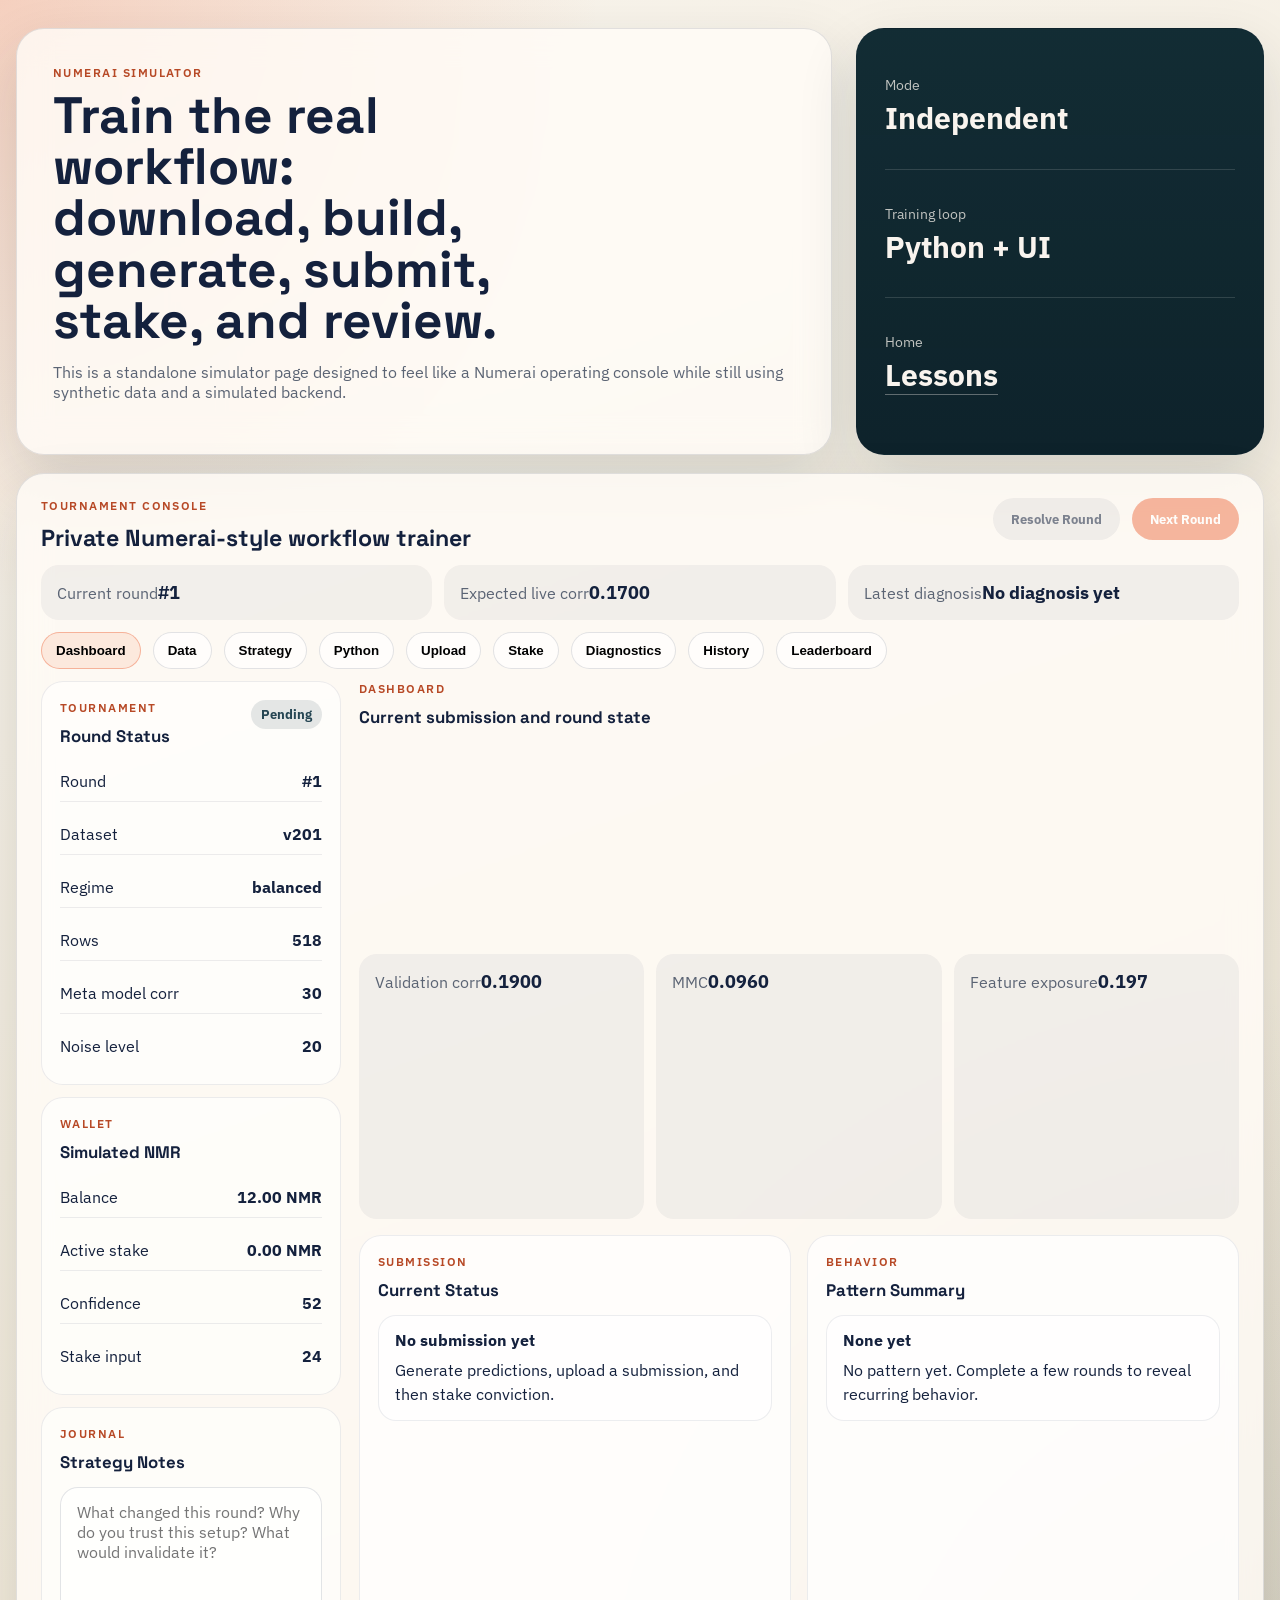
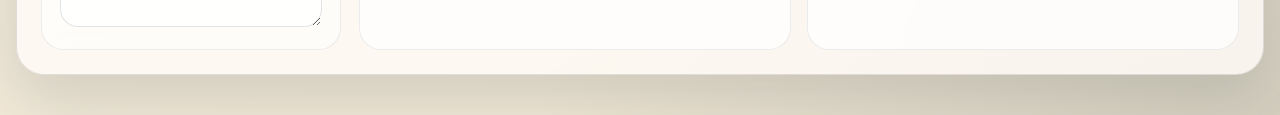
==== numerai.html @ a3ef19ed "feat: numerai stimulator v2" ====
<!DOCTYPE html>
<html lang="en">
<head>
  <meta charset="UTF-8">
  <meta name="viewport" content="width=device-width, initial-scale=1.0">
  <title>ml-academy: Numerai Simulator</title>
  <link rel="preconnect" href="https://fonts.googleapis.com">
  <link rel="preconnect" href="https://fonts.gstatic.com" crossorigin>
  <link href="https://fonts.googleapis.com/css2?family=Space+Grotesk:wght@400;500;700&family=IBM+Plex+Sans:wght@400;500;600&display=swap" rel="stylesheet">
  <link rel="stylesheet" href="styles.css">
</head>
<body>
  <div class="page-shell numerai-page-shell">
    <header class="hero numerai-hero">
      <div class="hero-copy">
        <p class="eyebrow">Numerai Simulator</p>
        <h1>Train the real workflow: download, build, generate, submit, stake, and review.</h1>
        <p class="hero-text">
          This is a standalone simulator page designed to feel like a Numerai operating console while still using synthetic data and a simulated backend.
        </p>
      </div>
      <div class="hero-card">
        <div class="hero-stat"><span class="stat-label">Mode</span><strong>Independent</strong></div>
        <div class="hero-stat"><span class="stat-label">Training loop</span><strong>Python + UI</strong></div>
        <div class="hero-stat"><span class="stat-label">Home</span><strong><a class="hero-link" href="index.html">Lessons</a></strong></div>
      </div>
    </header>

    <section class="panel simulator-panel standalone-simulator-panel">
      <div class="platform-shell">
        <div class="platform-header">
          <div>
            <p class="eyebrow">Tournament Console</p>
            <h2>Private Numerai-style workflow trainer</h2>
          </div>
          <div class="platform-actions">
            <button id="resolveRoundButton" class="button secondary" type="button">Resolve Round</button>
            <button id="nextRoundButton" class="button" type="button">Next Round</button>
          </div>
        </div>

        <div id="platformSummary" class="metrics-grid"></div>
        <nav id="simNav" class="sim-nav" aria-label="Simulator Sections"></nav>

        <div class="platform-body wider-platform-body">
          <aside class="platform-sidebar">
            <section class="subpanel">
              <div class="subpanel-heading"><div><p class="eyebrow">Tournament</p><h3>Round Status</h3></div><span id="roundStatusBadge" class="badge">Pending</span></div>
              <div id="roundMeta" class="meta-grid stacked"></div>
            </section>
            <section class="subpanel">
              <div class="subpanel-heading"><div><p class="eyebrow">Wallet</p><h3>Simulated NMR</h3></div></div>
              <div id="walletSummary" class="meta-grid stacked"></div>
            </section>
            <section class="subpanel">
              <div class="subpanel-heading"><div><p class="eyebrow">Journal</p><h3>Strategy Notes</h3></div></div>
              <textarea id="strategyNotes" class="notes-input" placeholder="What changed this round? Why do you trust this setup? What would invalidate it?"></textarea>
            </section>
          </aside>

          <section class="platform-main">
            <section id="screen-dashboard" class="screen-panel active">
              <div class="screen-header"><div><p class="eyebrow">Dashboard</p><h3>Current submission and round state</h3></div></div>
              <div id="dashboardCards" class="metrics-grid"></div>
              <div class="double-grid">
                <section class="subpanel inset"><div class="subpanel-heading"><div><p class="eyebrow">Submission</p><h3>Current Status</h3></div></div><div id="submissionStatusCard"></div></section>
                <section class="subpanel inset"><div class="subpanel-heading"><div><p class="eyebrow">Behavior</p><h3>Pattern Summary</h3></div></div><div id="dashboardPatternCard"></div></section>
              </div>
            </section>

            <section id="screen-data" class="screen-panel">
              <div class="screen-header"><div><p class="eyebrow">Data Download</p><h3>Dataset Package</h3></div><button id="downloadDatasetButton" class="button secondary" type="button">Download Package</button></div>
              <div id="downloadCards" class="metrics-grid compact"></div>
              <div class="double-grid">
                <section class="subpanel inset"><div class="subpanel-heading"><div><p class="eyebrow">Files</p><h3>Available Artifacts</h3></div></div><div id="downloadTable" class="simulation-table"></div></section>
                <section class="subpanel inset"><div class="subpanel-heading"><div><p class="eyebrow">Features</p><h3>Universe</h3></div></div><div id="featureGroups" class="feature-grid"></div></section>
              </div>
            </section>

            <section id="screen-strategy" class="screen-panel">
              <div class="screen-header"><div><p class="eyebrow">Strategy</p><h3>Model Workspace</h3></div><button id="generatePredictionsButton" class="button" type="button">Generate Predictions</button></div>
              <div id="modelOptions" class="model-grid"></div>
              <div class="sim-controls">
                <label>Complexity<input id="complexity" type="range" min="10" max="100" value="48"><span id="complexityValue">48</span></label>
                <label>Regularization<input id="regularization" type="range" min="0" max="100" value="56"><span id="regularizationValue">56</span></label>
                <label>Diversity Bias<input id="diversityBias" type="range" min="0" max="100" value="42"><span id="diversityBiasValue">42</span></label>
              </div>
              <div id="strategyWarnings" class="alert-stack"></div>
              <div class="double-grid">
                <section class="subpanel inset"><div class="subpanel-heading"><div><p class="eyebrow">Preview</p><h3>Validation Metrics</h3></div></div><div id="previewMetrics" class="metrics-grid compact"></div></section>
                <section class="subpanel inset"><div class="subpanel-heading"><div><p class="eyebrow">Eras</p><h3>Expected Behavior</h3></div></div><div id="previewTable" class="simulation-table"></div></section>
              </div>
            </section>

            <section id="screen-python" class="screen-panel">
              <div class="screen-header"><div><p class="eyebrow">Python Interface</p><h3>Sample training code and command</h3></div></div>
              <div class="double-grid python-grid">
                <section class="subpanel inset">
                  <div class="subpanel-heading"><div><p class="eyebrow">Command</p><h3>Training entrypoint</h3></div></div>
                  <div id="pythonCommandCard" class="artifact-card"></div>
                </section>
                <section class="subpanel inset">
                  <div class="subpanel-heading"><div><p class="eyebrow">Workflow</p><h3>What the script mimics</h3></div></div>
                  <div id="pythonWorkflowCard" class="status-card"></div>
                </section>
              </div>
              <section class="subpanel inset code-panel">
                <div class="subpanel-heading"><div><p class="eyebrow">Sample Code</p><h3>Python training example</h3></div></div>
                <pre id="pythonCodeBlock" class="code-block"></pre>
              </section>
            </section>

            <section id="screen-upload" class="screen-panel">
              <div class="screen-header"><div><p class="eyebrow">Upload Predictions</p><h3>Submission Artifact</h3></div><button id="uploadSubmissionButton" class="button" type="button">Upload Submission</button></div>
              <div class="double-grid">
                <section class="subpanel inset"><div class="subpanel-heading"><div><p class="eyebrow">Artifact</p><h3>Generated File</h3></div></div><div id="artifactCard"></div></section>
                <section class="subpanel inset"><div class="subpanel-heading"><div><p class="eyebrow">Validation</p><h3>Schema Checks</h3></div></div><div id="uploadValidation"></div></section>
              </div>
            </section>

            <section id="screen-stake" class="screen-panel">
              <div class="screen-header"><div><p class="eyebrow">Staking</p><h3>Conviction Sizing</h3></div><button id="confirmStakeButton" class="button" type="button">Confirm Stake</button></div>
              <div class="sim-controls two-up">
                <label>Stake (Sim NMR)<input id="stakeAmount" type="range" min="0" max="100" value="24"><span id="stakeAmountValue">24</span></label>
                <label>Confidence<input id="confidenceLevel" type="range" min="0" max="100" value="52"><span id="confidenceLevelValue">52</span></label>
              </div>
              <div id="stakingCards" class="metrics-grid compact"></div>
              <div id="stakingWarnings" class="alert-stack"></div>
            </section>

            <section id="screen-diagnostics" class="screen-panel">
              <div class="screen-header"><div><p class="eyebrow">Diagnostics</p><h3>Corr, MMC, Sharpe, Drawdown, Exposure</h3></div></div>
              <div id="diagnosticCards" class="metrics-grid"></div>
              <div class="double-grid">
                <section class="subpanel inset"><div class="subpanel-heading"><div><p class="eyebrow">Era History</p><h3>Resolved Round</h3></div></div><div id="resultTable" class="simulation-table"></div></section>
                <section class="subpanel inset"><div class="subpanel-heading"><div><p class="eyebrow">Interpretation</p><h3>Diagnosis</h3></div></div><div id="diagnosisCard" class="diagnosis-card"></div></section>
              </div>
            </section>

            <section id="screen-history" class="screen-panel">
              <div class="screen-header"><div><p class="eyebrow">Era History</p><h3>Archive and Review</h3></div></div>
              <div id="historySummary" class="metrics-grid compact"></div>
              <div id="historyList" class="history-list"></div>
            </section>

            <section id="screen-leaderboard" class="screen-panel">
              <div class="screen-header"><div><p class="eyebrow">Leaderboard</p><h3>Simulated Tournament Field</h3></div></div>
              <div id="leaderboardCards" class="metrics-grid compact"></div>
              <div id="leaderboardTable" class="simulation-table"></div>
            </section>
          </section>
        </div>
      </div>
    </section>
  </div>
  <script src="numerai.js"></script>
</body>
</html>
---- styles.css ----
:root {
  --bg: #f5efe4;
  --bg-panel: rgba(255, 252, 247, 0.82);
  --bg-strong: #122c34;
  --text: #14213d;
  --muted: #5b6474;
  --line: rgba(20, 33, 61, 0.12);
  --accent: #ef7d57;
  --accent-deep: #b74926;
  --accent-soft: rgba(239, 125, 87, 0.14);
  --success: #1d6f42;
  --warn: #8d5b16;
  --danger: #8f2d2d;
  --info: #264653;
  --shadow: 0 24px 60px rgba(18, 44, 52, 0.14);
}
* { box-sizing: border-box; }
body { margin: 0; min-height: 100vh; font-family: "IBM Plex Sans", sans-serif; color: var(--text); background: radial-gradient(circle at top left, rgba(239, 125, 87, 0.3), transparent 28%), radial-gradient(circle at bottom right, rgba(18, 44, 52, 0.12), transparent 35%), linear-gradient(160deg, #f8f4ec 0%, #efe5d2 100%); }
.page-shell { width: min(1320px, calc(100% - 32px)); margin: 0 auto; padding: 28px 0 40px; }
.hero { display: grid; grid-template-columns: 2fr 1fr; gap: 24px; align-items: stretch; margin-bottom: 24px; }
.hero-copy, .hero-card, .panel { border: 1px solid var(--line); background: var(--bg-panel); backdrop-filter: blur(16px); box-shadow: var(--shadow); border-radius: 28px; }
.hero-copy { padding: 36px; }
.hero-card { display: grid; gap: 16px; padding: 28px; background: linear-gradient(180deg, rgba(18, 44, 52, 0.96), rgba(14, 34, 42, 0.92)), var(--bg-strong); color: #f9f4ee; }
.hero h1, .panel h2, .module-button strong, .subpanel-heading h3, .screen-header h3 { font-family: "Space Grotesk", sans-serif; }
.hero h1 { font-size: clamp(2rem, 4vw, 3.7rem); line-height: 1; margin: 0 0 14px; max-width: 14ch; }
.hero-text, .lesson-summary, .lesson-content p, .quiz-feedback, .muted, .feature-type, .meta-card span, .metric-card span, .history-item p, .diagnosis-card p, .notes-input { color: var(--muted); }
.eyebrow { margin: 0 0 10px; text-transform: uppercase; letter-spacing: 0.12em; font-size: 0.76rem; font-weight: 600; color: var(--accent-deep); }
.hero-stat { padding: 18px 0; border-bottom: 1px solid rgba(249, 244, 238, 0.14); }
.hero-stat:last-child { border-bottom: 0; }
.stat-label { display: block; font-size: 0.9rem; color: rgba(249, 244, 238, 0.76); margin-bottom: 4px; }
.hero-stat strong { font-size: 1.9rem; }
.content-grid { display: grid; grid-template-columns: 320px 1fr; gap: 24px; }
.sidebar, .main-column { display: grid; gap: 24px; align-content: start; }
.panel { padding: 24px; }
.panel-heading, .subpanel-heading, .screen-header, .platform-header { display: flex; justify-content: space-between; align-items: start; gap: 16px; }
.panel-heading { margin-bottom: 16px; }
.panel-heading h2, .platform-header h2 { margin: 0; font-size: 1.45rem; }
.progress-bar { height: 12px; border-radius: 999px; background: rgba(20, 33, 61, 0.08); overflow: hidden; margin-bottom: 12px; }
.progress-fill { height: 100%; width: 0; background: linear-gradient(90deg, var(--accent) 0%, #f4b860 100%); transition: width 220ms ease; }
.module-nav { display: grid; gap: 12px; }
.module-button { width: 100%; text-align: left; border: 1px solid transparent; background: rgba(255, 255, 255, 0.62); border-radius: 18px; padding: 16px; cursor: pointer; transition: transform 180ms ease, border-color 180ms ease, background 180ms ease; }
.module-button:hover, .module-button:focus-visible, .feature-card:hover, .feature-card:focus-visible, .model-card:hover, .model-card:focus-visible, .sim-nav-button:hover, .sim-nav-button:focus-visible { transform: translateY(-2px); border-color: rgba(239, 125, 87, 0.4); outline: none; }
.module-button.active, .feature-card.selected, .model-card.selected, .sim-nav-button.active { background: var(--accent-soft); border-color: rgba(239, 125, 87, 0.5); }
.module-button.complete .module-index { background: var(--success); color: #fff; }
.module-header { display: flex; align-items: center; gap: 12px; margin-bottom: 6px; }
.module-index { width: 32px; height: 32px; border-radius: 50%; display: inline-flex; align-items: center; justify-content: center; background: rgba(20, 33, 61, 0.1); font-weight: 700; }
.module-track, .module-description { display: block; color: var(--muted); font-size: 0.92rem; }
.lesson-panel h2 { margin-bottom: 6px; }
.lesson-content { display: grid; gap: 14px; margin-bottom: 20px; }
.lesson-content p { margin: 0; line-height: 1.6; }
.key-points { display: grid; grid-template-columns: repeat(auto-fit, minmax(190px, 1fr)); gap: 12px; }
.key-point { padding: 16px; border-radius: 18px; background: rgba(20, 33, 61, 0.05); border: 1px solid rgba(20, 33, 61, 0.06); }
.key-point strong { display: block; margin-bottom: 8px; }
.quiz-question { font-weight: 600; margin-bottom: 16px; }
.quiz-options { display: grid; gap: 10px; }
.quiz-option { border: 1px solid rgba(20, 33, 61, 0.1); background: #fff; border-radius: 16px; padding: 14px 16px; text-align: left; cursor: pointer; transition: border-color 180ms ease, transform 180ms ease, background 180ms ease; }
.quiz-option.correct { border-color: rgba(29, 111, 66, 0.4); background: rgba(29, 111, 66, 0.1); }
.quiz-option.incorrect { border-color: rgba(183, 73, 38, 0.38); background: rgba(183, 73, 38, 0.1); }
.quiz-feedback { min-height: 24px; margin-top: 14px; }
.quiz-feedback.correct { color: var(--success); }
.quiz-feedback.incorrect { color: var(--accent-deep); }
.quiz-feedback.neutral { color: var(--muted); }
.button { border: 0; border-radius: 999px; padding: 12px 18px; background: var(--accent); color: #fff; font-weight: 700; font-family: "IBM Plex Sans", sans-serif; cursor: pointer; }
.button.secondary { background: rgba(20, 33, 61, 0.1); color: var(--text); }
.button:hover, .button:focus-visible { filter: brightness(0.98); outline: none; }
.button:disabled { opacity: 0.55; cursor: not-allowed; }
.platform-shell, .platform-sidebar, .platform-main, .meta-grid, .feature-grid, .model-grid, .history-list, .alert-stack { display: grid; gap: 12px; }
.platform-actions, .sim-nav { display: flex; flex-wrap: wrap; gap: 12px; }
.platform-body { display: grid; grid-template-columns: 280px 1fr; gap: 18px; }
.sim-nav-button { border: 1px solid rgba(20, 33, 61, 0.12); background: rgba(255, 255, 255, 0.64); border-radius: 999px; padding: 10px 14px; font-weight: 600; cursor: pointer; transition: transform 180ms ease, border-color 180ms ease, background 180ms ease; }
.screen-panel { display: none; gap: 16px; }
.screen-panel.active { display: grid; }
.subpanel { padding: 18px; border-radius: 22px; background: rgba(255, 255, 255, 0.55); border: 1px solid rgba(20, 33, 61, 0.08); }
.subpanel.inset { background: rgba(255, 255, 255, 0.72); }
.subpanel-heading { margin-bottom: 14px; }
.subpanel-heading h3, .screen-header h3 { margin: 0; font-size: 1.05rem; }
.badge { align-self: start; display: inline-flex; align-items: center; padding: 6px 10px; border-radius: 999px; background: rgba(239, 125, 87, 0.16); color: var(--accent-deep); font-size: 0.82rem; font-weight: 700; text-transform: capitalize; }
.badge.resolved { background: rgba(29, 111, 66, 0.14); color: var(--success); }
.badge.pending, .badge.submitted { background: rgba(38, 70, 83, 0.12); color: var(--info); }
.meta-grid { grid-template-columns: repeat(3, 1fr); }
.meta-grid.stacked { grid-template-columns: 1fr; }
.meta-card, .feature-card, .model-card, .artifact-card, .status-card, .history-item { border: 1px solid rgba(20, 33, 61, 0.08); border-radius: 18px; background: rgba(255, 255, 255, 0.72); }
.meta-card, .artifact-card, .status-card, .history-item { padding: 14px 16px; }
.meta-card strong, .metric-card strong { font-size: 1.1rem; }
.feature-grid { grid-template-columns: repeat(auto-fit, minmax(180px, 1fr)); }
.feature-card, .model-card { padding: 16px; text-align: left; cursor: pointer; transition: transform 180ms ease, border-color 180ms ease, background 180ms ease; }
.feature-card p, .model-card p, .history-item p, .diagnosis-card p, .artifact-card p, .status-card p { margin: 8px 0 0; line-height: 1.5; }
.feature-type { display: block; margin-top: 6px; text-transform: uppercase; letter-spacing: 0.08em; font-size: 0.82rem; }
.feature-strength { display: block; margin-top: 10px; font-size: 0.84rem; color: var(--muted); }
.model-grid { grid-template-columns: repeat(3, 1fr); }
.sim-controls { display: grid; grid-template-columns: repeat(3, 1fr); gap: 16px; margin: 10px 0 18px; }
.sim-controls.two-up { grid-template-columns: repeat(2, 1fr); }
.sim-controls label { display: grid; gap: 8px; font-weight: 600; }
.sim-controls input[type="range"] { width: 100%; }
.metrics-grid { display: grid; grid-template-columns: repeat(3, 1fr); gap: 12px; }
.metrics-grid.compact { grid-template-columns: repeat(4, 1fr); }
.metric-card { padding: 16px; border-radius: 18px; background: rgba(20, 33, 61, 0.05); }
.double-grid { display: grid; grid-template-columns: 1fr 1fr; gap: 16px; }
.simulation-table { overflow-x: auto; }
table { width: 100%; border-collapse: collapse; }
th, td { padding: 12px 8px; border-bottom: 1px solid rgba(20, 33, 61, 0.08); text-align: left; vertical-align: top; }
th { color: var(--muted); font-size: 0.88rem; font-weight: 600; }
.alert { border-radius: 16px; padding: 12px 14px; font-size: 0.94rem; }
.alert.good { background: rgba(29, 111, 66, 0.1); color: var(--success); }
.alert.warn { background: rgba(141, 91, 22, 0.12); color: var(--warn); }
.alert.bad { background: rgba(183, 73, 38, 0.1); color: var(--accent-deep); }
.alert.info { background: rgba(38, 70, 83, 0.1); color: var(--info); }
.diagnosis-card { min-height: 180px; padding: 18px; border-radius: 18px; background: rgba(20, 33, 61, 0.05); }
.diagnosis-tag { display: inline-block; margin-bottom: 10px; padding: 6px 10px; border-radius: 999px; background: rgba(38, 70, 83, 0.12); color: #264653; font-size: 0.82rem; font-weight: 700; }
.diagnosis-evidence { margin: 12px 0; padding-left: 18px; }
.history-header { display: flex; justify-content: space-between; gap: 12px; }
.notes-input { width: 100%; min-height: 140px; border: 1px solid rgba(20, 33, 61, 0.12); border-radius: 18px; background: rgba(255, 255, 255, 0.72); padding: 14px 16px; font: inherit; resize: vertical; }
.notes-input:focus { outline: 2px solid rgba(239, 125, 87, 0.25); border-color: rgba(239, 125, 87, 0.45); }
.status-line { display: flex; justify-content: space-between; gap: 12px; padding: 10px 0; border-bottom: 1px solid rgba(20, 33, 61, 0.08); }
.status-line:last-child { border-bottom: 0; }
@media (max-width: 1120px) { .content-grid, .hero, .platform-body, .double-grid { grid-template-columns: 1fr; } .metrics-grid.compact, .metrics-grid, .model-grid, .sim-controls, .sim-controls.two-up, .feature-grid { grid-template-columns: 1fr; } }
@media (max-width: 720px) { .page-shell { width: min(100%, calc(100% - 20px)); } .panel, .hero-copy, .hero-card { padding: 18px; } }


.hero-link { color: inherit; text-decoration: none; border-bottom: 1px solid rgba(249, 244, 238, 0.35); }
.hero-link:hover { border-bottom-color: rgba(249, 244, 238, 0.8); }
.single-main { grid-template-columns: 320px 1fr; }
.launch-panel { display: grid; gap: 16px; }
.numerai-page-shell { width: min(1440px, calc(100% - 32px)); }
.numerai-hero { margin-bottom: 18px; }
.standalone-simulator-panel { padding: 24px; }
.wider-platform-body { grid-template-columns: 300px 1fr; }
.python-grid { align-items: start; }
.code-panel { overflow: hidden; }
.code-block { margin: 0; padding: 18px; overflow-x: auto; border-radius: 18px; background: #10262e; color: #f8f4ec; font-size: 0.88rem; line-height: 1.6; }
@media (max-width: 1120px) { .single-main { grid-template-columns: 1fr; } .wider-platform-body { grid-template-columns: 1fr; } }
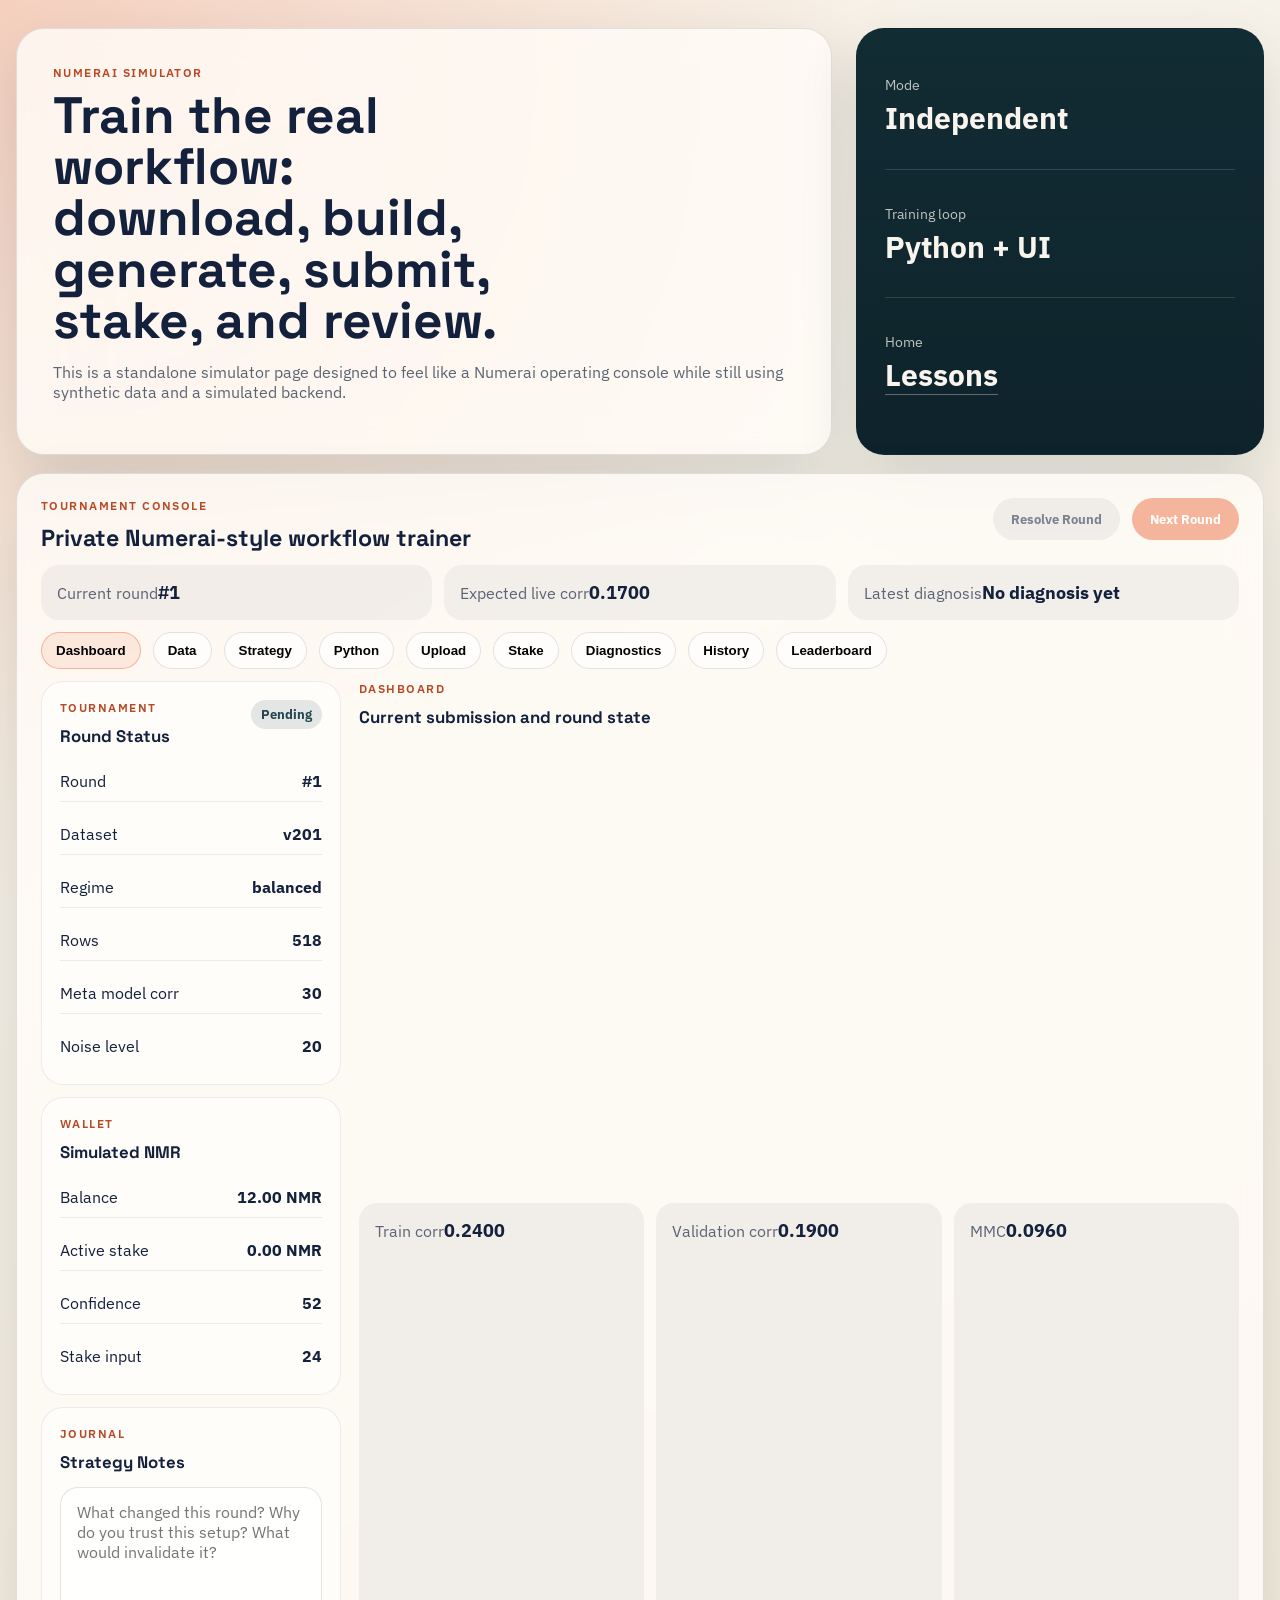
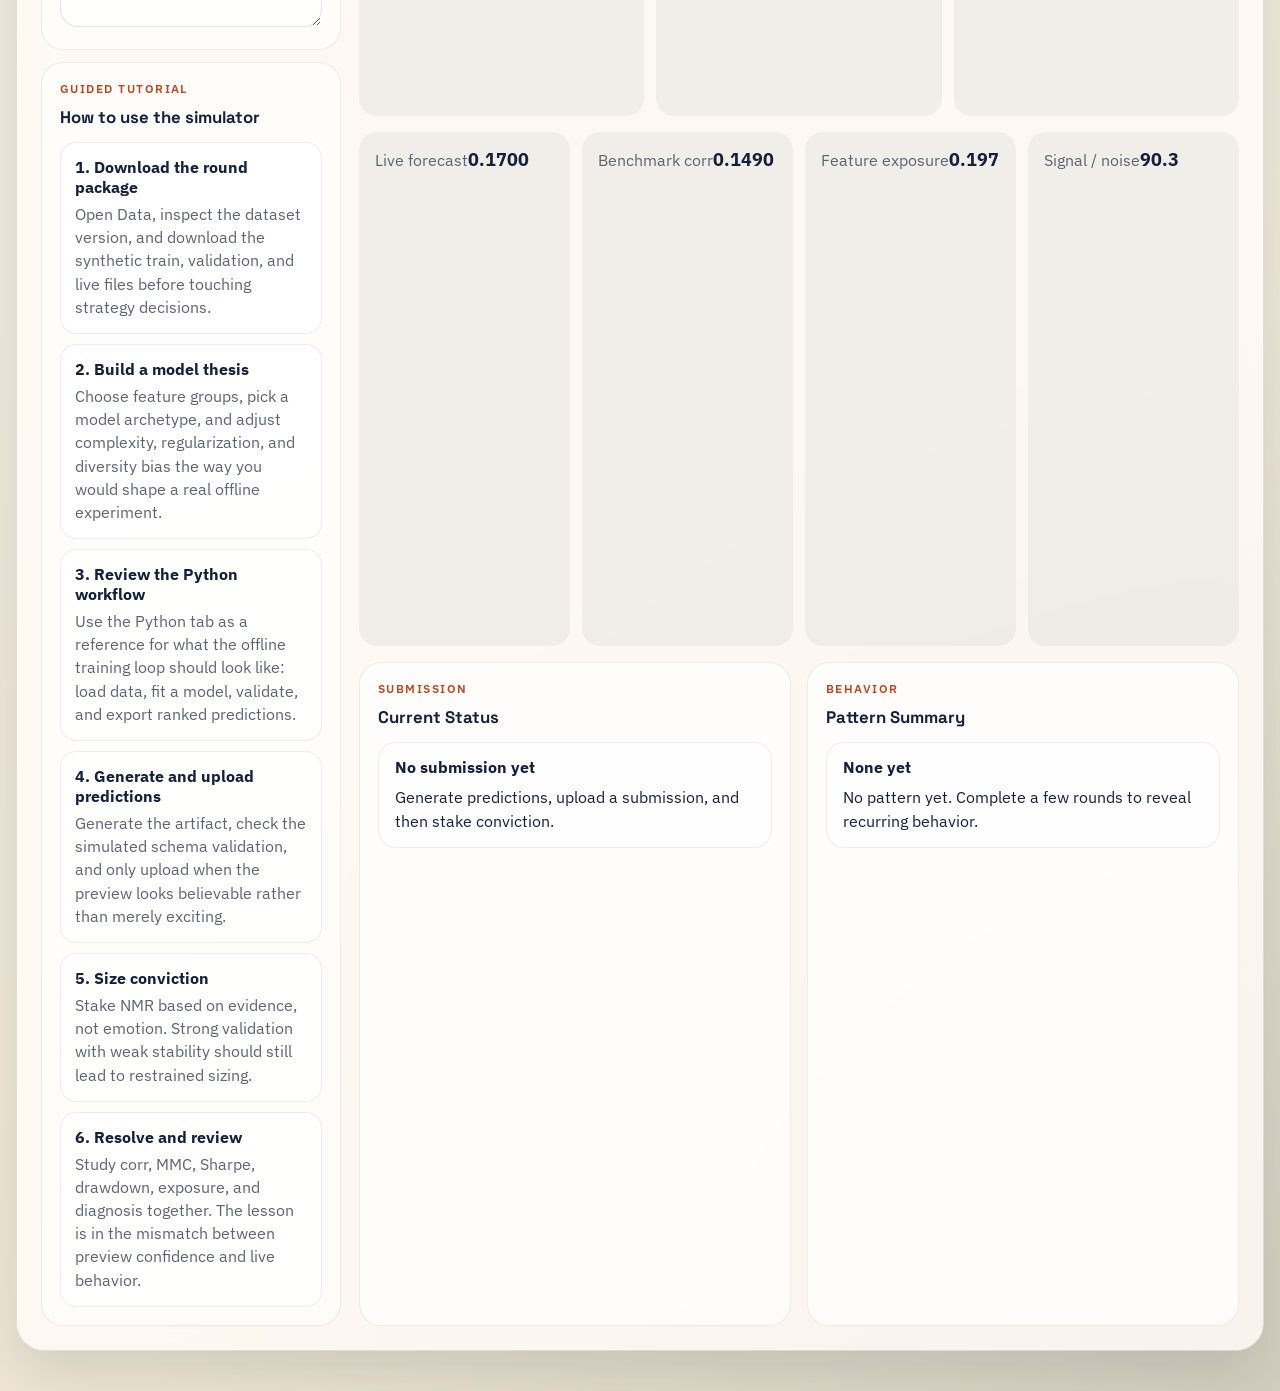
==== commit 942e99fb: "feat: numerai stimulator v3" ====
--- a/numerai.html
+++ b/numerai.html
@@ -56,12 +56,17 @@
               <div class="subpanel-heading"><div><p class="eyebrow">Journal</p><h3>Strategy Notes</h3></div></div>
               <textarea id="strategyNotes" class="notes-input" placeholder="What changed this round? Why do you trust this setup? What would invalidate it?"></textarea>
             </section>
+            <section class="subpanel tutorial-panel">
+              <div class="subpanel-heading"><div><p class="eyebrow">Guided Tutorial</p><h3>How to use the simulator</h3></div></div>
+              <div id="tutorialSteps" class="tutorial-steps"></div>
+            </section>
           </aside>
 
           <section class="platform-main">
             <section id="screen-dashboard" class="screen-panel active">
               <div class="screen-header"><div><p class="eyebrow">Dashboard</p><h3>Current submission and round state</h3></div></div>
               <div id="dashboardCards" class="metrics-grid"></div>
+              <div id="realismCards" class="metrics-grid compact"></div>
               <div class="double-grid">
                 <section class="subpanel inset"><div class="subpanel-heading"><div><p class="eyebrow">Submission</p><h3>Current Status</h3></div></div><div id="submissionStatusCard"></div></section>
                 <section class="subpanel inset"><div class="subpanel-heading"><div><p class="eyebrow">Behavior</p><h3>Pattern Summary</h3></div></div><div id="dashboardPatternCard"></div></section>
--- a/styles.css
+++ b/styles.css
@@ -130,3 +130,35 @@
 .code-panel { overflow: hidden; }
 .code-block { margin: 0; padding: 18px; overflow-x: auto; border-radius: 18px; background: #10262e; color: #f8f4ec; font-size: 0.88rem; line-height: 1.6; }
 @media (max-width: 1120px) { .single-main { grid-template-columns: 1fr; } .wider-platform-body { grid-template-columns: 1fr; } }
+
+.tutorial-panel {
+  position: sticky;
+  top: 18px;
+}
+.tutorial-steps {
+  display: grid;
+  gap: 10px;
+}
+.tutorial-step {
+  padding: 14px;
+  border-radius: 16px;
+  border: 1px solid rgba(20, 33, 61, 0.08);
+  background: rgba(255, 255, 255, 0.72);
+}
+.tutorial-step strong {
+  display: block;
+  margin-bottom: 6px;
+}
+.tutorial-step p {
+  margin: 0;
+  line-height: 1.45;
+  color: var(--muted);
+}
+.tutorial-step.active {
+  background: rgba(239, 125, 87, 0.14);
+  border-color: rgba(239, 125, 87, 0.45);
+}
+.tutorial-step.done {
+  background: rgba(29, 111, 66, 0.1);
+  border-color: rgba(29, 111, 66, 0.25);
+}
